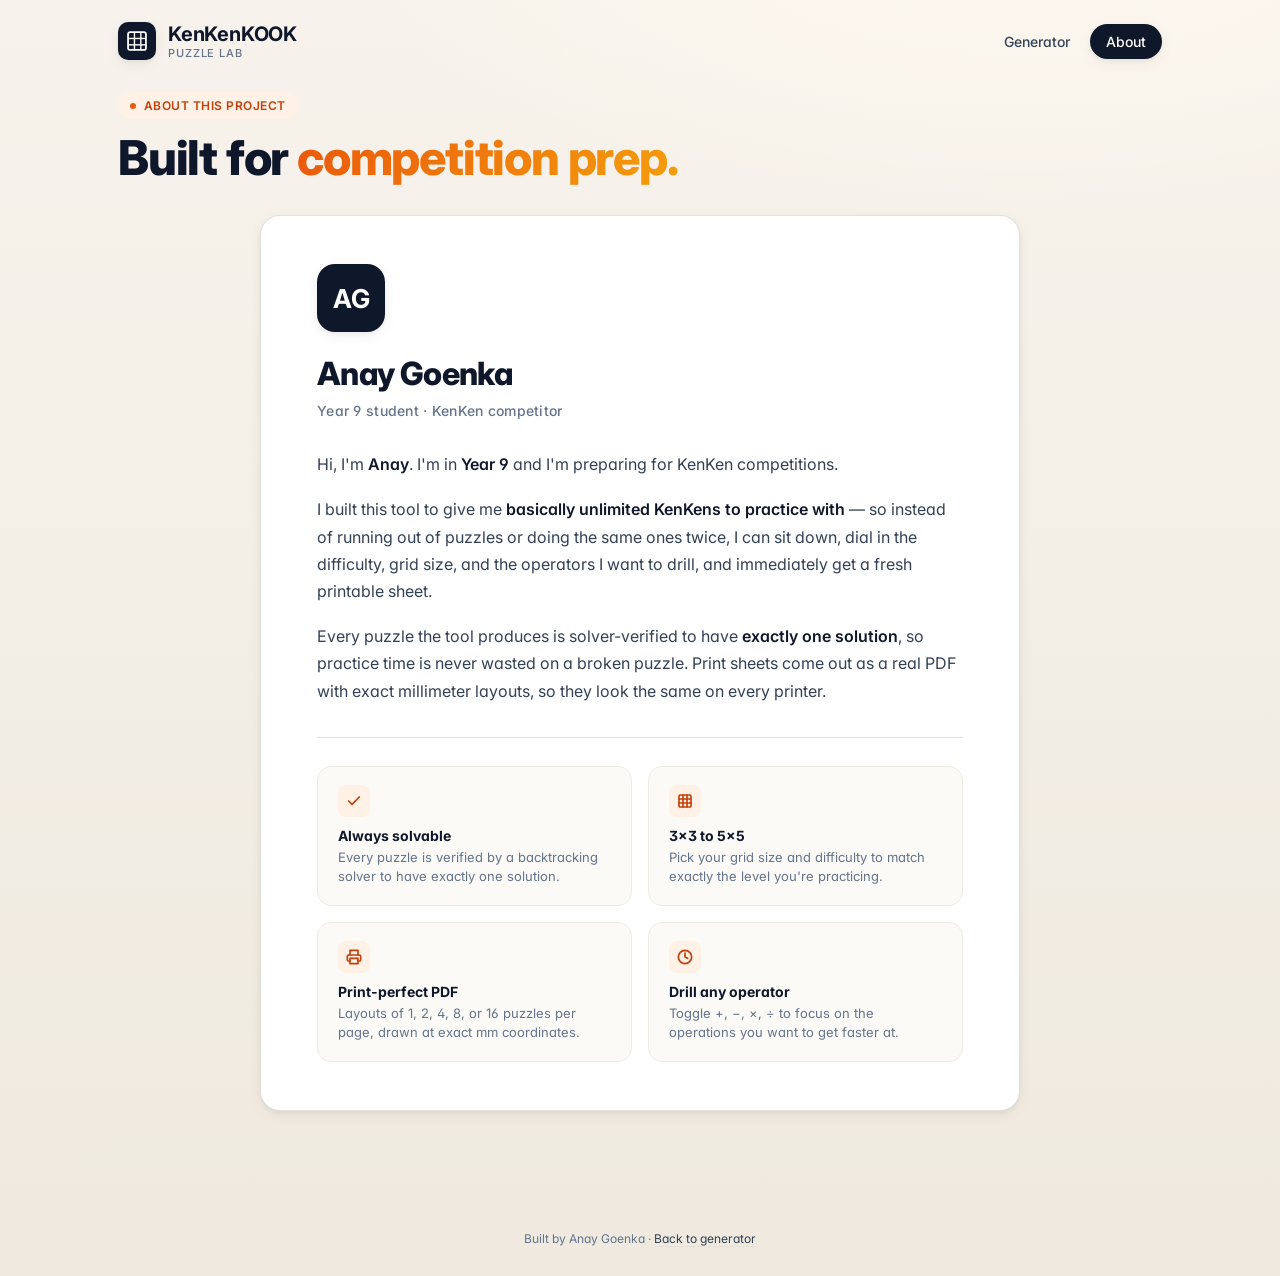
==== about.html @ fe6be830 "Redesign UI and add About page - New design system: warm cream background, refined typography (Inter" ====
<!DOCTYPE html>
<html lang="en">
<head>
<meta charset="utf-8">
<meta name="viewport" content="width=device-width, initial-scale=1">
<title>About — KenKenKOOK</title>
<link rel="preconnect" href="https://fonts.googleapis.com">
<link rel="preconnect" href="https://fonts.gstatic.com" crossorigin>
<link href="https://fonts.googleapis.com/css2?family=Inter:wght@400;500;600;700;800&display=swap" rel="stylesheet">
<link rel="stylesheet" href="styles.css">
</head>
<body>

<header class="topnav">
  <a href="kenken.html" class="brand">
    <span class="logo">
      <svg width="22" height="22" viewBox="0 0 32 32" fill="none">
        <rect x="3" y="3" width="26" height="26" rx="3" stroke="white" stroke-width="2.6"/>
        <line x1="12.3" y1="3" x2="12.3" y2="29" stroke="white" stroke-width="2"/>
        <line x1="21.6" y1="3" x2="21.6" y2="29" stroke="white" stroke-width="2"/>
        <line x1="3" y1="12.3" x2="29" y2="12.3" stroke="white" stroke-width="2"/>
        <line x1="3" y1="21.6" x2="29" y2="21.6" stroke="white" stroke-width="2"/>
      </svg>
    </span>
    <span class="name">KenKenKOOK<small>Puzzle Lab</small></span>
  </a>
  <nav class="navlinks">
    <a href="kenken.html">Generator</a>
    <a href="about.html" class="active">About</a>
  </nav>
</header>

<section class="hero">
  <span class="eyebrow"><span class="dot"></span>About this project</span>
  <h1>Built for <span class="highlight">competition prep.</span></h1>
</section>

<main class="container">
  <article class="about-card">
    <div class="avatar">AG</div>
    <h2>Anay Goenka</h2>
    <p class="role">Year 9 student · KenKen competitor</p>

    <p>
      Hi, I'm <strong>Anay</strong>. I'm in <strong>Year 9</strong> and I'm preparing for KenKen competitions.
    </p>
    <p>
      I built this tool to give me <strong>basically unlimited KenKens to practice with</strong> — so instead of running out of puzzles or doing the same ones twice, I can sit down, dial in the difficulty, grid size, and the operators I want to drill, and immediately get a fresh printable sheet.
    </p>
    <p>
      Every puzzle the tool produces is solver-verified to have <strong>exactly one solution</strong>, so practice time is never wasted on a broken puzzle. Print sheets come out as a real PDF with exact millimeter layouts, so they look the same on every printer.
    </p>

    <div class="features">
      <div class="feature">
        <div class="icon">
          <svg width="16" height="16" viewBox="0 0 24 24" fill="none" stroke="currentColor" stroke-width="2.5" stroke-linecap="round" stroke-linejoin="round"><polyline points="20 6 9 17 4 12"/></svg>
        </div>
        <h4>Always solvable</h4>
        <p>Every puzzle is verified by a backtracking solver to have exactly one solution.</p>
      </div>
      <div class="feature">
        <div class="icon">
          <svg width="16" height="16" viewBox="0 0 24 24" fill="none" stroke="currentColor" stroke-width="2.5" stroke-linecap="round" stroke-linejoin="round"><rect x="3" y="3" width="18" height="18" rx="2"/><path d="M9 3v18M15 3v18M3 9h18M3 15h18"/></svg>
        </div>
        <h4>3×3 to 5×5</h4>
        <p>Pick your grid size and difficulty to match exactly the level you're practicing.</p>
      </div>
      <div class="feature">
        <div class="icon">
          <svg width="16" height="16" viewBox="0 0 24 24" fill="none" stroke="currentColor" stroke-width="2.5" stroke-linecap="round" stroke-linejoin="round"><path d="M6 9V2h12v7"/><rect x="6" y="14" width="12" height="8"/><path d="M6 18H4a2 2 0 0 1-2-2v-5a2 2 0 0 1 2-2h16a2 2 0 0 1 2 2v5a2 2 0 0 1-2 2h-2"/></svg>
        </div>
        <h4>Print-perfect PDF</h4>
        <p>Layouts of 1, 2, 4, 8, or 16 puzzles per page, drawn at exact mm coordinates.</p>
      </div>
      <div class="feature">
        <div class="icon">
          <svg width="16" height="16" viewBox="0 0 24 24" fill="none" stroke="currentColor" stroke-width="2.5" stroke-linecap="round" stroke-linejoin="round"><circle cx="12" cy="12" r="10"/><path d="M12 6v6l4 2"/></svg>
        </div>
        <h4>Drill any operator</h4>
        <p>Toggle +, −, ×, ÷ to focus on the operations you want to get faster at.</p>
      </div>
    </div>
  </article>
</main>

<footer class="footer">
  Built by Anay Goenka · <a href="kenken.html">Back to generator</a>
</footer>

</body>
</html>
---- styles.css ----
/* ============================================================
   KenKenKOOK — design system
   ============================================================ */
:root {
  --bg:           #f5f1ea;
  --bg-grad-1:    #f7f3ec;
  --bg-grad-2:    #efe9df;
  --surface:      #ffffff;
  --surface-2:    #fbfaf7;
  --ink:          #0f172a;
  --ink-soft:     #334155;
  --ink-muted:    #64748b;
  --line:         #e5e0d6;
  --line-soft:    #efece4;
  --primary:      #1e293b;
  --primary-hi:   #0f172a;
  --accent:       #ea580c;
  --accent-hi:    #c2410c;
  --accent-soft:  #fff1e6;
  --shadow-sm:    0 1px 2px rgba(15,23,42,0.05), 0 1px 1px rgba(15,23,42,0.04);
  --shadow-md:    0 4px 14px rgba(15,23,42,0.06), 0 2px 4px rgba(15,23,42,0.04);
  --shadow-lg:    0 14px 40px rgba(15,23,42,0.10), 0 4px 10px rgba(15,23,42,0.05);
  --radius-sm:    8px;
  --radius:       14px;
  --radius-lg:    20px;
  --thick: 3px;
  --thin:  1px;
}

* { box-sizing: border-box; }

html, body {
  margin: 0; padding: 0;
  background: var(--bg);
  background-image:
    radial-gradient(1200px 600px at 80% -10%, #fff8ef 0%, transparent 60%),
    radial-gradient(900px 500px at -10% 110%, #efe9df 0%, transparent 60%),
    linear-gradient(180deg, var(--bg-grad-1), var(--bg-grad-2));
  min-height: 100vh;
  color: var(--ink);
  font-family: "Inter", -apple-system, BlinkMacSystemFont, "Segoe UI", system-ui, sans-serif;
  font-feature-settings: "ss01", "cv11";
  -webkit-font-smoothing: antialiased;
  text-rendering: optimizeLegibility;
}

a { color: inherit; text-decoration: none; }

/* ---------- top nav ---------- */
.topnav {
  display: flex; align-items: center; justify-content: space-between;
  max-width: 1100px; margin: 0 auto; padding: 22px 28px 8px;
}
.brand {
  display: flex; align-items: center; gap: 12px;
  font-weight: 700; font-size: 20px; letter-spacing: -0.01em;
}
.brand .logo {
  width: 38px; height: 38px;
  display: grid; place-items: center;
  background: var(--ink); color: #fff;
  border-radius: 10px;
  box-shadow: var(--shadow-md);
}
.brand .logo svg { display: block; }
.brand .name { line-height: 1; }
.brand .name small {
  display: block; font-size: 11px; font-weight: 500;
  color: var(--ink-muted); letter-spacing: 0.08em; text-transform: uppercase;
  margin-top: 4px;
}

.navlinks { display: flex; gap: 4px; }
.navlinks a {
  padding: 9px 16px;
  border-radius: 999px;
  font-size: 14px; font-weight: 500;
  color: var(--ink-soft);
  transition: all 0.15s ease;
}
.navlinks a:hover { background: rgba(15,23,42,0.05); color: var(--ink); }
.navlinks a.active {
  background: var(--ink); color: #fff;
  box-shadow: var(--shadow-md);
}

/* ---------- hero ---------- */
.hero {
  max-width: 1100px; margin: 24px auto 0; padding: 0 28px;
}
.hero h1 {
  font-size: clamp(32px, 5vw, 48px);
  font-weight: 800; letter-spacing: -0.025em;
  margin: 14px 0 8px; line-height: 1.05;
}
.hero h1 .highlight {
  background: linear-gradient(120deg, var(--accent) 0%, #f59e0b 100%);
  -webkit-background-clip: text; background-clip: text;
  color: transparent;
}
.hero p {
  font-size: 16px; color: var(--ink-muted); max-width: 620px;
  margin: 0 0 24px; line-height: 1.55;
}
.hero .eyebrow {
  display: inline-flex; align-items: center; gap: 8px;
  background: var(--accent-soft); color: var(--accent-hi);
  padding: 6px 12px; border-radius: 999px;
  font-size: 12px; font-weight: 600; letter-spacing: 0.04em;
  text-transform: uppercase;
}
.hero .eyebrow .dot {
  width: 6px; height: 6px; background: var(--accent); border-radius: 50%;
}

/* ---------- main container ---------- */
.container {
  max-width: 1100px; margin: 0 auto; padding: 24px 28px 80px;
}

/* ---------- controls card ---------- */
.controls {
  background: var(--surface);
  border: 1px solid var(--line);
  border-radius: var(--radius-lg);
  padding: 28px;
  box-shadow: var(--shadow-md);
  display: grid;
  grid-template-columns: repeat(auto-fit, minmax(180px, 1fr));
  gap: 20px;
  align-items: end;
}

.field {
  display: flex; flex-direction: column; gap: 8px;
  min-width: 0;
}
.field label {
  font-size: 11px; font-weight: 700;
  color: var(--ink-muted);
  letter-spacing: 0.08em; text-transform: uppercase;
}
.field select {
  appearance: none; -webkit-appearance: none;
  width: 100%;
  padding: 11px 38px 11px 14px;
  font-size: 15px; font-weight: 500; color: var(--ink);
  background: var(--surface-2);
  background-image: url("data:image/svg+xml;utf8,<svg xmlns='http://www.w3.org/2000/svg' width='12' height='12' viewBox='0 0 12 12'><path d='M2 4l4 4 4-4' stroke='%2364748b' stroke-width='1.8' fill='none' stroke-linecap='round' stroke-linejoin='round'/></svg>");
  background-repeat: no-repeat;
  background-position: right 14px center;
  border: 1px solid var(--line);
  border-radius: var(--radius-sm);
  cursor: pointer;
  transition: all 0.15s ease;
}
.field select:hover { border-color: #d4cdbc; }
.field select:focus {
  outline: none;
  border-color: var(--ink);
  box-shadow: 0 0 0 3px rgba(15,23,42,0.08);
}

.ops-field .ops-row {
  display: flex; gap: 6px;
  background: var(--surface-2);
  padding: 5px;
  border: 1px solid var(--line);
  border-radius: var(--radius-sm);
}
.ops-row label {
  flex: 1;
  display: flex; align-items: center; justify-content: center;
  height: 36px;
  font-size: 17px; font-weight: 600;
  border-radius: 6px;
  cursor: pointer;
  user-select: none;
  color: var(--ink-muted);
  transition: all 0.12s ease;
}
.ops-row label:hover { background: rgba(15,23,42,0.04); color: var(--ink); }
.ops-row input { display: none; }
.ops-row input:checked + span,
.ops-row label:has(input:checked) {
  background: var(--ink);
  color: #fff;
  box-shadow: var(--shadow-sm);
}

.toggle-field {
  display: flex; align-items: center; gap: 10px;
  font-size: 14px; color: var(--ink-soft);
  cursor: pointer;
  user-select: none;
}
.toggle-field input { width: 16px; height: 16px; accent-color: var(--ink); cursor: pointer; }

.actions {
  display: flex; gap: 10px; align-items: center;
  grid-column: 1 / -1;
  padding-top: 8px;
  margin-top: 8px;
  border-top: 1px solid var(--line-soft);
}
button {
  font-family: inherit;
  cursor: pointer;
  border: none;
  font-size: 14px; font-weight: 600;
  padding: 12px 22px;
  border-radius: 10px;
  transition: all 0.15s ease;
  display: inline-flex; align-items: center; gap: 8px;
}
button.primary {
  background: var(--ink);
  color: #fff;
  box-shadow: var(--shadow-md);
}
button.primary:hover { background: var(--primary-hi); transform: translateY(-1px); box-shadow: var(--shadow-lg); }
button.primary:active { transform: translateY(0); }

button.accent {
  background: var(--accent);
  color: #fff;
  box-shadow: 0 4px 14px rgba(234,88,12,0.30);
}
button.accent:hover { background: var(--accent-hi); transform: translateY(-1px); }

button.ghost {
  background: transparent;
  color: var(--ink-soft);
  border: 1px solid var(--line);
}
button.ghost:hover { background: var(--surface-2); color: var(--ink); }

.actions .spacer { flex: 1; }

/* ---------- status ---------- */
.status {
  margin: 18px auto 0; max-width: 1100px;
  padding: 0 28px;
  text-align: center; font-size: 13px; color: var(--ink-muted);
  min-height: 20px;
}
.status.success { color: #059669; }
.status.error   { color: #dc2626; }

/* ---------- output / preview ---------- */
#output { margin-top: 24px; }
.page {
  background: var(--surface);
  border: 1px solid var(--line);
  border-radius: var(--radius-lg);
  padding: 32px;
  margin-bottom: 24px;
  box-shadow: var(--shadow-md);
}
.page.solutions h2 {
  text-align: center; font-size: 13px; margin: 0 0 20px;
  text-transform: uppercase; letter-spacing: 0.15em; color: var(--ink-muted);
  font-weight: 700;
}

.puzzles-layout { display: grid; gap: 28px; }
.puzzles-layout.pp-1  { grid-template-columns: 1fr; }
.puzzles-layout.pp-2  { grid-template-columns: 1fr; }
.puzzles-layout.pp-4  { grid-template-columns: 1fr 1fr; gap: 24px; }
.puzzles-layout.pp-8  { grid-template-columns: 1fr 1fr; gap: 18px; }
.puzzles-layout.pp-16 { grid-template-columns: repeat(4, 1fr); gap: 14px; }

.puzzle-wrap {
  display: flex; flex-direction: column;
  min-width: 0; min-height: 0;
}
.puzzle-title {
  text-align: center; font-size: 11px; color: var(--ink-muted);
  letter-spacing: 0.1em; text-transform: uppercase;
  margin-bottom: 10px; font-weight: 700;
}
.grid-holder {
  flex: 1 1 auto; min-height: 0; min-width: 0;
  display: grid; place-items: center;
}

/* ---------- kenken grid ---------- */
.kk-grid {
  display: grid;
  border: var(--thick) solid var(--ink);
  background: white;
  aspect-ratio: 1 / 1;
  width: 100%;
  max-width: 520px;
  border-radius: 4px;
  overflow: hidden;
}
.puzzles-layout.pp-4  .kk-grid { max-width: 380px; }
.puzzles-layout.pp-8  .kk-grid { max-width: 300px; }
.puzzles-layout.pp-16 .kk-grid { max-width: 220px; }

.kk-cell {
  position: relative;
  border: var(--thin) solid #d4d4d4;
  display: flex; align-items: center; justify-content: center;
  font-size: 28px; font-weight: 400; color: var(--ink);
}
.kk-cell.tt { border-top:    var(--thick) solid var(--ink); }
.kk-cell.bt { border-bottom: var(--thick) solid var(--ink); }
.kk-cell.lt { border-left:   var(--thick) solid var(--ink); }
.kk-cell.rt { border-right:  var(--thick) solid var(--ink); }

.kk-label {
  position: absolute; top: 4px; left: 6px;
  font-size: 12px; font-weight: 700; line-height: 1; color: var(--ink);
}

.puzzles-layout.pp-4  .kk-cell  { font-size: 22px; }
.puzzles-layout.pp-8  .kk-cell  { font-size: 16px; }
.puzzles-layout.pp-8  .kk-label { font-size: 9px; }
.puzzles-layout.pp-16 .kk-cell  { font-size: 12px; }
.puzzles-layout.pp-16 .kk-label { font-size: 7px; top: 2px; left: 3px; }

.solutions .kk-cell { color: var(--ink-soft); }

/* ============================================================
   ABOUT page
   ============================================================ */
.about-card {
  background: var(--surface);
  border: 1px solid var(--line);
  border-radius: var(--radius-lg);
  padding: 48px 56px;
  box-shadow: var(--shadow-md);
  max-width: 760px;
  margin: 0 auto;
}
.about-card .avatar {
  width: 68px; height: 68px;
  background: var(--ink); color: #fff;
  border-radius: 18px;
  display: grid; place-items: center;
  font-size: 26px; font-weight: 700;
  box-shadow: var(--shadow-md);
  margin-bottom: 22px;
}
.about-card h2 {
  font-size: 32px; font-weight: 800; margin: 0 0 6px;
  letter-spacing: -0.02em;
}
.about-card .role {
  font-size: 14px; color: var(--ink-muted);
  font-weight: 500; letter-spacing: 0.02em;
  margin: 0 0 28px;
}
.about-card p {
  font-size: 16px; line-height: 1.7;
  color: var(--ink-soft);
  margin: 0 0 18px;
}
.about-card p strong { color: var(--ink); font-weight: 600; }
.about-card .features {
  margin-top: 32px;
  display: grid; grid-template-columns: 1fr 1fr; gap: 16px;
  border-top: 1px solid var(--line);
  padding-top: 28px;
}
.feature {
  background: var(--surface-2);
  border: 1px solid var(--line-soft);
  border-radius: var(--radius);
  padding: 18px 20px;
}
.feature .icon {
  width: 32px; height: 32px;
  background: var(--accent-soft); color: var(--accent-hi);
  border-radius: 8px;
  display: grid; place-items: center;
  margin-bottom: 10px;
}
.feature h4 { margin: 0 0 4px; font-size: 14px; font-weight: 700; }
.feature p { margin: 0; font-size: 13px; color: var(--ink-muted); line-height: 1.5; }

/* ---------- footer ---------- */
.footer {
  text-align: center; padding: 40px 20px 30px;
  font-size: 12px; color: var(--ink-muted);
}
.footer a { color: var(--ink-soft); border-bottom: 1px solid var(--line); }
.footer a:hover { color: var(--ink); }

/* ============================================================
   PRINT — preserved minimal version (PDF is the real print path)
   ============================================================ */
@media print {
  .no-print, .topnav, .hero, .controls, .status, .footer { display: none !important; }
  body { background: white; }
  .container { padding: 0; }
  .page { box-shadow: none; border: none; padding: 10mm; margin: 0; border-radius: 0; }
}

/* ---------- mobile niceties ---------- */
@media (max-width: 720px) {
  .topnav { padding: 16px 18px 4px; flex-wrap: wrap; gap: 12px; }
  .hero { padding: 0 18px; }
  .container { padding: 18px; }
  .controls { padding: 20px; }
  .about-card { padding: 32px 24px; }
  .about-card .features { grid-template-columns: 1fr; }
}
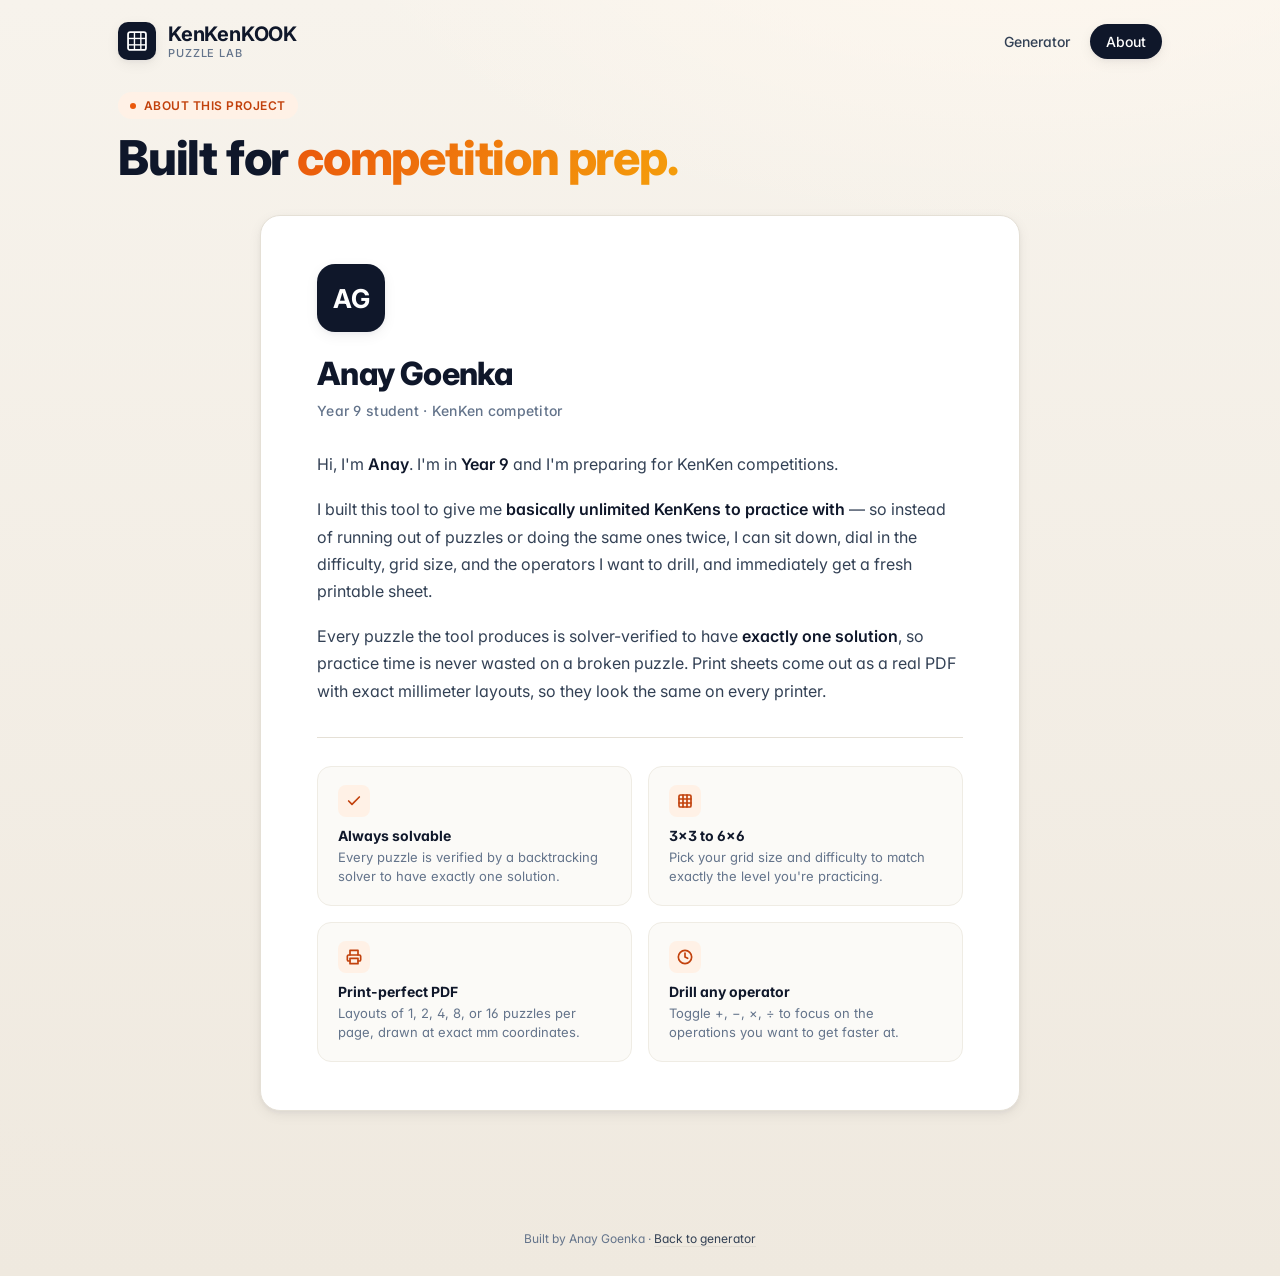
==== commit 824c04cb: "Add 6x6 grid support - New 6x6 option in size dropdown - Cage cap = 5 cells for n>=5 - PDF font size" ====
--- a/about.html
+++ b/about.html
@@ -3,16 +3,59 @@
 <head>
 <meta charset="utf-8">
 <meta name="viewport" content="width=device-width, initial-scale=1">
-<title>About — KenKenKOOK</title>
+
+<title>About — KenKenKOOK · Built by Anay Goenka</title>
+<meta name="description" content="KenKenKOOK is a free printable KenKen generator built by Anay Goenka, a Year 9 student preparing for KenKen competitions, to give himself unlimited solver-verified puzzles to practice with.">
+<meta name="author" content="Anay Goenka">
+<meta name="robots" content="index, follow">
+<meta name="theme-color" content="#0f172a">
+<link rel="canonical" href="https://kenken.anaygoenka.com/about.html">
+
+<link rel="icon" type="image/svg+xml" href="/favicon.svg">
+<link rel="apple-touch-icon" href="/favicon.svg">
+
+<meta property="og:type" content="website">
+<meta property="og:url" content="https://kenken.anaygoenka.com/about.html">
+<meta property="og:title" content="About KenKenKOOK · Built by Anay Goenka">
+<meta property="og:description" content="A free KenKen puzzle generator built by a Year 9 student for KenKen competition prep.">
+<meta property="og:image" content="https://kenken.anaygoenka.com/og.svg">
+<meta property="og:image:width" content="1200">
+<meta property="og:image:height" content="630">
+<meta property="og:site_name" content="KenKenKOOK">
+
+<meta name="twitter:card" content="summary_large_image">
+<meta name="twitter:title" content="About KenKenKOOK · Built by Anay Goenka">
+<meta name="twitter:description" content="A free KenKen puzzle generator built by a Year 9 student for KenKen competition prep.">
+<meta name="twitter:image" content="https://kenken.anaygoenka.com/og.svg">
+
+<script type="application/ld+json">
+{
+  "@context": "https://schema.org",
+  "@type": "AboutPage",
+  "name": "About KenKenKOOK",
+  "url": "https://kenken.anaygoenka.com/about.html",
+  "mainEntity": {
+    "@type": "Person",
+    "name": "Anay Goenka",
+    "jobTitle": "Student",
+    "description": "Year 9 student preparing for KenKen competitions"
+  }
+}
+</script>
+
 <link rel="preconnect" href="https://fonts.googleapis.com">
 <link rel="preconnect" href="https://fonts.gstatic.com" crossorigin>
 <link href="https://fonts.googleapis.com/css2?family=Inter:wght@400;500;600;700;800&display=swap" rel="stylesheet">
 <link rel="stylesheet" href="styles.css">
+
+<!-- Vercel Web Analytics -->
+<script defer src="/_vercel/insights/script.js"></script>
+<script defer src="/_vercel/speed-insights/script.js"></script>
 </head>
 <body>
 
 <header class="topnav">
-  <a href="kenken.html" class="brand">
+  <a href="index.html" class="brand">
     <span class="logo">
       <svg width="22" height="22" viewBox="0 0 32 32" fill="none">
         <rect x="3" y="3" width="26" height="26" rx="3" stroke="white" stroke-width="2.6"/>
@@ -25,7 +68,7 @@
     <span class="name">KenKenKOOK<small>Puzzle Lab</small></span>
   </a>
   <nav class="navlinks">
-    <a href="kenken.html">Generator</a>
+    <a href="index.html">Generator</a>
     <a href="about.html" class="active">About</a>
   </nav>
 </header>
@@ -63,7 +106,7 @@
         <div class="icon">
           <svg width="16" height="16" viewBox="0 0 24 24" fill="none" stroke="currentColor" stroke-width="2.5" stroke-linecap="round" stroke-linejoin="round"><rect x="3" y="3" width="18" height="18" rx="2"/><path d="M9 3v18M15 3v18M3 9h18M3 15h18"/></svg>
         </div>
-        <h4>3×3 to 5×5</h4>
+        <h4>3×3 to 6×6</h4>
         <p>Pick your grid size and difficulty to match exactly the level you're practicing.</p>
       </div>
       <div class="feature">
@@ -85,7 +128,7 @@
 </main>
 
 <footer class="footer">
-  Built by Anay Goenka · <a href="kenken.html">Back to generator</a>
+  Built by Anay Goenka · <a href="index.html">Back to generator</a>
 </footer>
 
 </body>
--- a/styles.css
+++ b/styles.css
@@ -321,6 +321,19 @@
 .puzzles-layout.pp-16 .kk-cell  { font-size: 12px; }
 .puzzles-layout.pp-16 .kk-label { font-size: 7px; top: 2px; left: 3px; }
 
+/* 6×6 — smaller cells need smaller numbers */
+.kk-grid.n-6 .kk-cell                       { font-size: 20px; }
+.kk-grid.n-6 .kk-label                      { font-size: 10px; }
+.puzzles-layout.pp-4  .kk-grid.n-6 .kk-cell { font-size: 16px; }
+.puzzles-layout.pp-4  .kk-grid.n-6 .kk-label{ font-size: 9px; }
+.puzzles-layout.pp-8  .kk-grid.n-6 .kk-cell { font-size: 12px; }
+.puzzles-layout.pp-8  .kk-grid.n-6 .kk-label{ font-size: 7px; }
+.puzzles-layout.pp-16 .kk-grid.n-6 .kk-cell { font-size: 9px; }
+.puzzles-layout.pp-16 .kk-grid.n-6 .kk-label{ font-size: 6px; top: 1px; left: 2px; }
+
+/* 3×3 — bigger cells, can fit chunkier numbers */
+.kk-grid.n-3 .kk-cell                       { font-size: 36px; }
+
 .solutions .kk-cell { color: var(--ink-soft); }
 
 /* ============================================================
